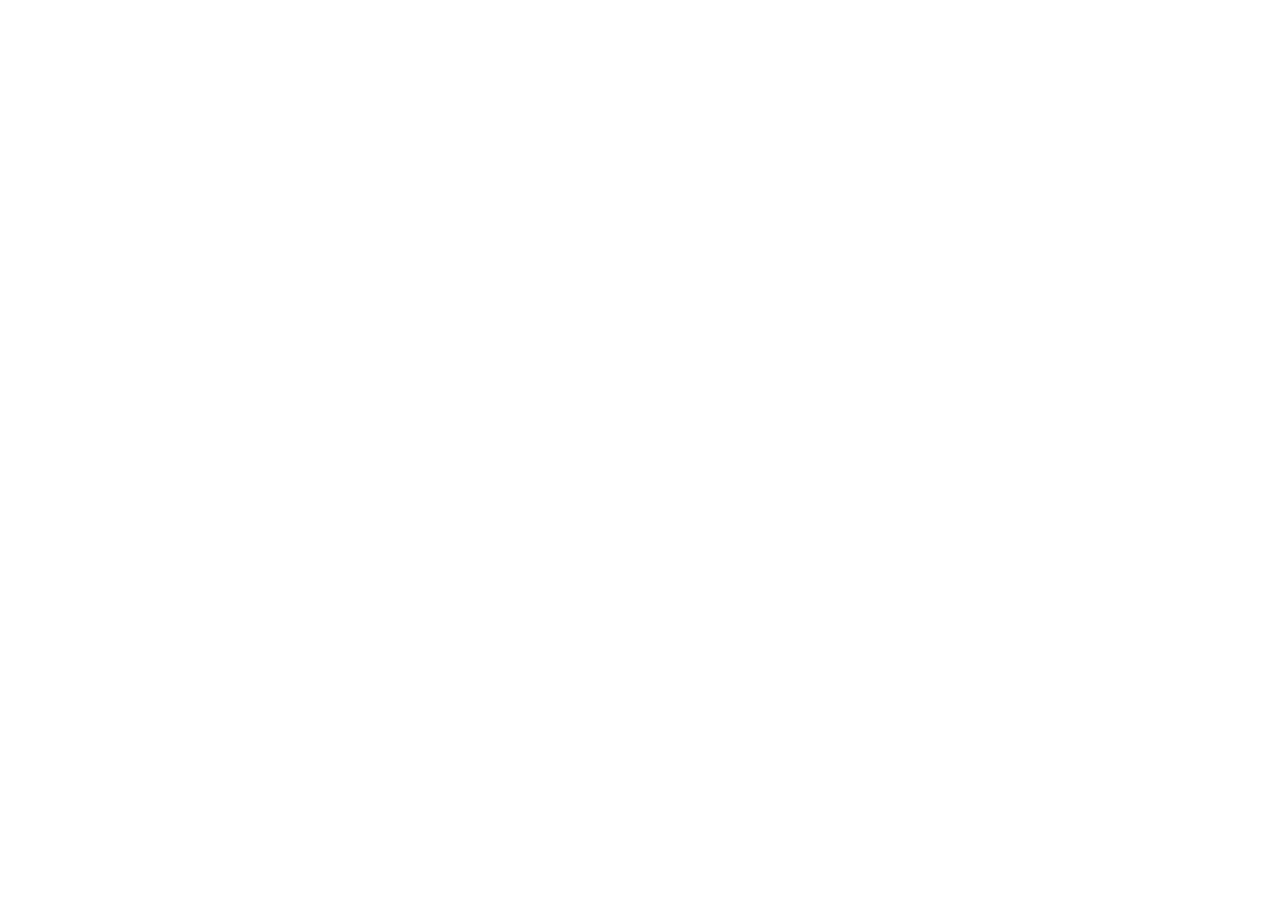
==== index.html @ 8754f0ef "Publish GitHub Pages gateway" ====
<!doctype html>
<html lang="es">
  <head>
    <meta charset="utf-8" />
    <meta name="viewport" content="width=device-width, initial-scale=1" />
    <meta name="robots" content="noindex,nofollow,noarchive" />
    <meta
      name="description"
      content="Acceso al archivo histórico y familiar de David Lawrence Gregg."
    />
    <meta http-equiv="refresh" content="1.5;url=https://david-lawrence-gregg-story.enriquekraken.chatgpt.site/" />
    <link
      rel="canonical"
      href="https://david-lawrence-gregg-story.enriquekraken.chatgpt.site/"
    />
    <title>David Lawrence Gregg · Archivo histórico familiar</title>
    <style>
      :root {
        color-scheme: dark;
        font-family:
          Georgia, "Times New Roman", serif;
        background: #081724;
        color: #f7f0df;
      }

      * {
        box-sizing: border-box;
      }

      body {
        min-height: 100vh;
        margin: 0;
        display: grid;
        place-items: center;
        overflow: hidden;
        background:
          radial-gradient(circle at 50% 0%, rgba(181, 148, 76, 0.2), transparent 38rem),
          linear-gradient(145deg, #06111c, #102b3d 60%, #07131f);
      }

      body::before,
      body::after {
        content: "";
        position: fixed;
        width: 22rem;
        height: 22rem;
        border: 1px solid rgba(215, 181, 108, 0.1);
        transform: rotate(45deg);
        pointer-events: none;
      }

      body::before {
        top: -13rem;
        left: -13rem;
      }

      body::after {
        right: -13rem;
        bottom: -13rem;
      }

      main {
        width: min(92vw, 42rem);
        padding: clamp(2.25rem, 7vw, 4.5rem);
        text-align: center;
        border: 1px solid rgba(215, 181, 108, 0.38);
        border-radius: 1.4rem;
        background: rgba(6, 19, 30, 0.76);
        box-shadow: 0 2rem 7rem rgba(0, 0, 0, 0.42);
        backdrop-filter: blur(16px);
      }

      .seal {
        width: 5.25rem;
        height: 5.9rem;
        margin: 0 auto 1.7rem;
        display: grid;
        place-items: center;
        color: #102a3a;
        font-size: 1.1rem;
        font-weight: 700;
        letter-spacing: 0.11em;
        background: linear-gradient(150deg, #f0d493, #a6792e);
        clip-path: polygon(50% 0, 94% 16%, 86% 73%, 50% 100%, 14% 73%, 6% 16%);
        filter: drop-shadow(0 0.75rem 1.5rem rgba(0, 0, 0, 0.34));
      }

      .eyebrow {
        margin: 0 0 0.8rem;
        color: #d9b56a;
        font-family: ui-sans-serif, system-ui, sans-serif;
        font-size: 0.69rem;
        font-weight: 700;
        letter-spacing: 0.24em;
        text-transform: uppercase;
      }

      h1 {
        margin: 0;
        font-size: clamp(2rem, 8vw, 3.45rem);
        font-weight: 400;
        line-height: 0.98;
        text-wrap: balance;
      }

      .subtitle {
        margin: 1.15rem auto 2rem;
        max-width: 30rem;
        color: #c9d2d5;
        font-family: ui-sans-serif, system-ui, sans-serif;
        font-size: 0.95rem;
        line-height: 1.6;
      }

      a {
        display: inline-flex;
        min-height: 3rem;
        align-items: center;
        justify-content: center;
        padding: 0.7rem 1.25rem;
        border: 1px solid #d8b66d;
        border-radius: 999px;
        color: #081724;
        background: #d8b66d;
        font-family: ui-sans-serif, system-ui, sans-serif;
        font-size: 0.8rem;
        font-weight: 750;
        letter-spacing: 0.08em;
        text-decoration: none;
        text-transform: uppercase;
        transition: transform 160ms ease, background 160ms ease;
      }

      a:hover,
      a:focus-visible {
        transform: translateY(-2px);
        background: #edcf8a;
        outline: none;
      }

      .note {
        margin: 1.25rem 0 0;
        color: #8699a2;
        font-family: ui-sans-serif, system-ui, sans-serif;
        font-size: 0.72rem;
      }

      @media (prefers-reduced-motion: reduce) {
        a {
          transition: none;
        }
      }
    </style>
    <script>
      window.setTimeout(function () {
        window.location.replace("https://david-lawrence-gregg-story.enriquekraken.chatgpt.site/");
      }, 900);
    </script>
  </head>
  <body>
    <main>
      <div class="seal" aria-hidden="true">DLG</div>
      <p class="eyebrow">Archivo histórico familiar</p>
      <h1>David Lawrence Gregg</h1>
      <p class="subtitle">
        Una historia entre Illinois, Washington, el Reino de Hawaiʻi y México.
        <br lang="en" />
        A family history across Illinois, Washington, the Hawaiian Kingdom, and Mexico.
      </p>
      <a href="https://david-lawrence-gregg-story.enriquekraken.chatgpt.site/">
        Entrar al archivo
      </a>
      <p class="note">Acceso mediante clave familiar · Family passcode required</p>
    </main>
  </body>
</html>
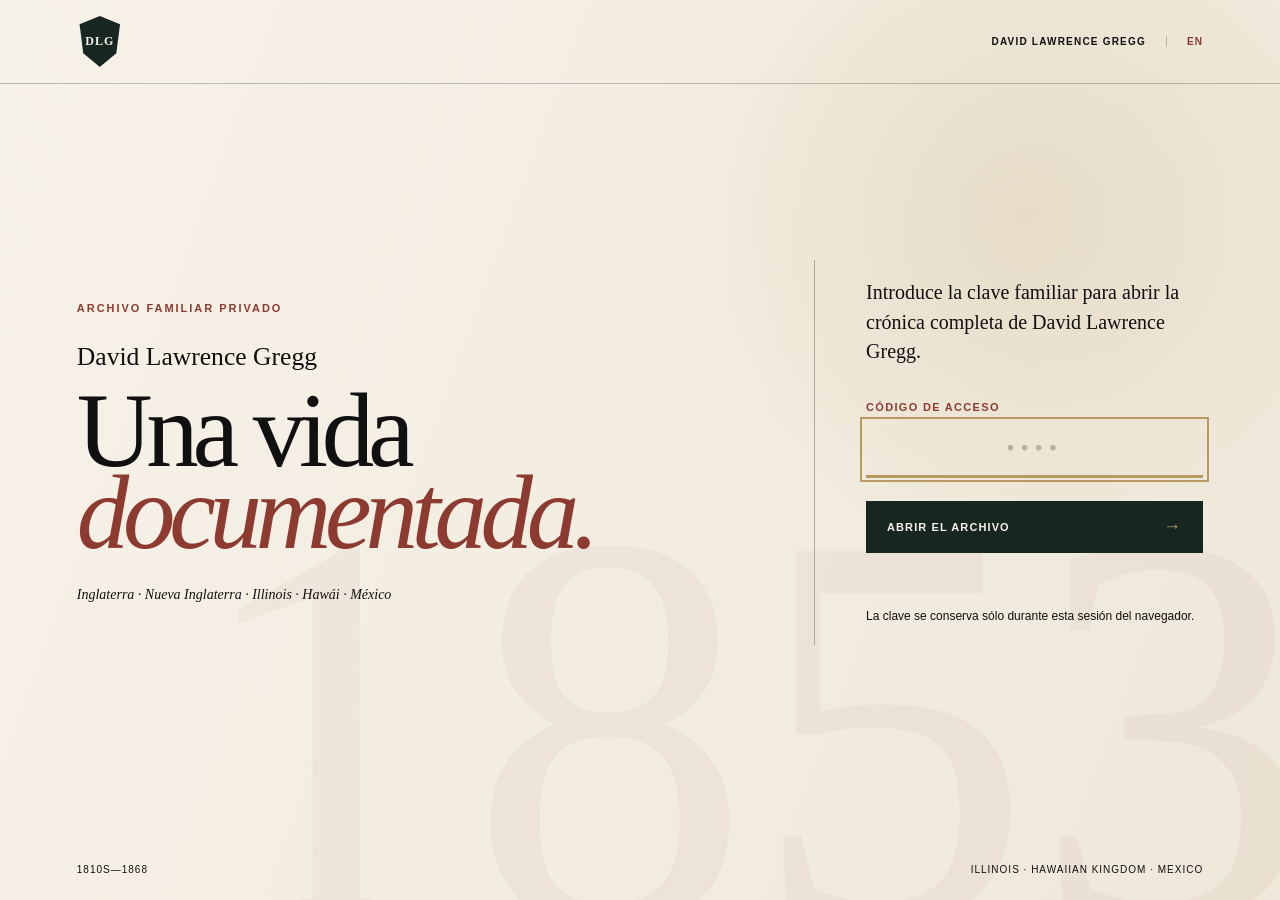
==== commit d862f101: "Improve archive text contrast" ====
--- a/index.html
+++ b/index.html
@@ -1,176 +1,150 @@
 <!doctype html>
 <html lang="es">
-  <head>
-    <meta charset="utf-8" />
-    <meta name="viewport" content="width=device-width, initial-scale=1" />
-    <meta name="robots" content="noindex,nofollow,noarchive" />
-    <meta
-      name="description"
-      content="Acceso al archivo histórico y familiar de David Lawrence Gregg."
-    />
-    <meta http-equiv="refresh" content="1.5;url=https://david-lawrence-gregg-story.enriquekraken.chatgpt.site/" />
-    <link
-      rel="canonical"
-      href="https://david-lawrence-gregg-story.enriquekraken.chatgpt.site/"
-    />
-    <title>David Lawrence Gregg · Archivo histórico familiar</title>
-    <style>
-      :root {
-        color-scheme: dark;
-        font-family:
-          Georgia, "Times New Roman", serif;
-        background: #081724;
-        color: #f7f0df;
+<head>
+  <meta charset="utf-8">
+  <meta name="viewport" content="width=device-width,initial-scale=1">
+  <meta name="robots" content="noindex,nofollow,noarchive,noimageindex">
+  <meta name="referrer" content="no-referrer">
+  <meta http-equiv="Content-Security-Policy" content="default-src 'self'; img-src 'self' data:; font-src 'self'; style-src 'self' 'unsafe-inline'; script-src 'self' 'unsafe-inline'; connect-src 'self'; base-uri 'none'; form-action 'self'">
+  <link rel="icon" href="/david-lawrence-gregg/favicon-32x32.png" sizes="32x32" type="image/png">
+  <link rel="apple-touch-icon" href="/david-lawrence-gregg/apple-touch-icon.png">
+  <title>David Lawrence Gregg · Archivo familiar</title>
+  <style>
+    :root{color-scheme:light;--paper:#eee8da;--light:#f7f2e8;--ink:#101010;--muted:#101010;--red:#8d3b31;--gold:#b89a61;--night:#172621}
+    *{box-sizing:border-box}
+    html,body{min-height:100%;margin:0}
+    body{color:var(--ink);background:radial-gradient(circle at 80% 24%,rgba(184,154,97,.19),transparent 28%),linear-gradient(110deg,var(--light),var(--paper));font-family:Arial,Helvetica,sans-serif}
+    body:before{content:"1853";position:fixed;right:-.06em;bottom:-.2em;color:rgba(141,59,49,.045);font-family:Georgia,serif;font-size:min(44vw,620px);line-height:1;pointer-events:none}
+    body:after{content:"";position:fixed;inset:0;opacity:.22;pointer-events:none;background-image:radial-gradient(rgba(55,45,30,.17) .55px,transparent .55px);background-size:4px 4px}
+    header{position:relative;z-index:1;height:84px;display:flex;align-items:center;justify-content:space-between;padding:0 6vw;border-bottom:1px solid rgba(29,42,38,.28)}
+    .mark{width:46px;height:51px;display:grid;place-items:center;color:var(--light);background:var(--night);font-family:Georgia,serif;font-size:12px;font-weight:bold;letter-spacing:.08em;clip-path:polygon(50% 0,94% 16%,86% 73%,50% 100%,14% 73%,6% 16%)}
+    .header-tools{display:flex;align-items:center;gap:20px}
+    .edition,.language{color:var(--muted);font-size:10px;font-weight:bold;letter-spacing:.12em;text-transform:uppercase}
+    .language{padding-left:20px;border-left:1px solid rgba(29,42,38,.28);color:var(--red);text-decoration:none}
+    main{position:relative;z-index:1;width:min(1220px,88vw);min-height:calc(100vh - 145px);margin:auto;display:grid;grid-template-columns:minmax(0,1.15fr) minmax(300px,.72fr);gap:clamp(60px,9vw,140px);align-items:center;padding:74px 0 92px}
+    .eyebrow{margin:0 0 28px;color:var(--red);font-size:11px;font-weight:bold;letter-spacing:.18em;text-transform:uppercase}
+    .name{margin:0;font-family:Georgia,serif;font-size:clamp(20px,2vw,30px)}
+    h1{max-width:720px;margin:18px 0 34px;font-family:Georgia,serif;font-size:clamp(70px,8.2vw,130px);font-weight:normal;line-height:.78;letter-spacing:-.06em}
+    h1 em{display:block;color:var(--red);font-weight:normal}
+    .route{margin:0;color:var(--muted);font-family:Georgia,serif;font-size:14px;font-style:italic}
+    .gate{padding:18px 0 20px clamp(34px,4vw,64px);border-left:1px solid rgba(29,42,38,.32)}
+    .intro{margin:0 0 34px;color:var(--ink);font-family:Georgia,serif;font-size:20px;line-height:1.48}
+    label{display:block;margin-bottom:10px;color:var(--red);font-size:11px;font-weight:bold;letter-spacing:.12em;text-transform:uppercase}
+    input{width:100%;padding:12px 2px 13px;color:var(--ink);background:transparent;border:0;border-bottom:1px solid rgba(29,42,38,.55);border-radius:0;outline:none;font-family:Georgia,serif;font-size:24px;letter-spacing:.24em;text-align:center}
+    input::placeholder{color:rgba(29,42,38,.28)}
+    input:focus{border-bottom-color:var(--gold);box-shadow:0 2px 0 var(--gold)}
+    button{width:100%;min-height:52px;margin-top:25px;padding:0 20px;display:flex;align-items:center;justify-content:space-between;color:var(--light);background:var(--night);border:1px solid var(--night);font-size:11px;font-weight:bold;letter-spacing:.1em;text-transform:uppercase;cursor:pointer}
+    button:hover{color:var(--night);background:transparent}
+    button:disabled{cursor:wait;opacity:.72}
+    button:focus-visible,input:focus-visible,.language:focus-visible{outline:2px solid var(--gold);outline-offset:4px}
+    button b{color:var(--gold);font-family:Georgia,serif;font-size:18px}
+    .message{min-height:34px;margin:12px 0 0;color:var(--red);font-size:12px;line-height:1.45}
+    .note{margin:8px 0 0;color:var(--muted);font-size:12px;line-height:1.5}
+    footer{position:fixed;z-index:1;right:6vw;bottom:25px;left:6vw;display:flex;justify-content:space-between;color:var(--muted);font-size:10px;letter-spacing:.1em;text-transform:uppercase}
+    @media(max-width:980px){body:before{font-size:70vw}main{min-height:auto;grid-template-columns:1fr;gap:58px;padding:70px 0 54px}h1{font-size:clamp(62px,17vw,104px)}.gate{max-width:560px;padding:40px 0 0;border-top:1px solid rgba(29,42,38,.32);border-left:0}footer{position:relative;right:auto;bottom:auto;left:auto;width:min(1220px,88vw);margin:0 auto 28px}}
+    @media(max-width:520px){header{padding:0 7vw}.edition{max-width:170px;text-align:right;line-height:1.4}main{width:86vw;padding-top:50px}.eyebrow{line-height:1.5}h1{font-size:clamp(58px,19vw,82px)}.intro{font-size:18px}footer{right:7vw;left:7vw}footer span:last-child{display:none}}
+  </style>
+</head>
+<body>
+  <header>
+    <span class="mark" aria-hidden="true">DLG</span>
+    <span class="header-tools">
+      <span class="edition">David Lawrence Gregg</span>
+      <a class="language" href="/david-lawrence-gregg/en/">EN</a>
+    </span>
+  </header>
+  <main>
+    <section aria-labelledby="gate-title">
+      <p class="eyebrow">Archivo familiar privado</p>
+      <p class="name">David Lawrence Gregg</p>
+      <h1 id="gate-title">Una vida <em>documentada.</em></h1>
+      <p class="route">Inglaterra · Nueva Inglaterra · Illinois · Hawái · México</p>
+    </section>
+    <section class="gate" aria-label="Código de acceso">
+      <p class="intro">Introduce la clave familiar para abrir la crónica completa de David Lawrence Gregg.</p>
+      <form id="access-form">
+        <label for="passcode">Código de acceso</label>
+        <input id="passcode" name="passcode" type="password" inputmode="numeric" autocomplete="current-password" maxlength="12" placeholder="••••" autofocus required>
+        <button id="submit" type="submit"><span>Abrir el archivo</span><b aria-hidden="true">→</b></button>
+        <p class="message" id="message" role="alert" aria-live="polite"></p>
+        <p class="note">La clave se conserva sólo durante esta sesión del navegador.</p>
+      </form>
+    </section>
+  </main>
+  <footer><span>1810s—1868</span><span>Illinois · Hawaiian Kingdom · Mexico</span></footer>
+  <script>
+    (() => {
+      const payloadUrl = "/david-lawrence-gregg/payload-es.json";
+      const storageKey = "dlg-family-passcode";
+      const form = document.getElementById("access-form");
+      const input = document.getElementById("passcode");
+      const button = document.getElementById("submit");
+      const message = document.getElementById("message");
+      const buttonText = button.querySelector("span");
+      const labels = {"button":"Abrir el archivo","working":"Abriendo…","error":"La clave no coincide. Inténtalo de nuevo.","unavailable":"No fue posible abrir el archivo en este navegador."};
+      const fromBase64 = (value) => Uint8Array.from(atob(value), (char) => char.charCodeAt(0));
+
+      async function openArchive(code, quiet = false) {
+        button.disabled = true;
+        buttonText.textContent = labels.working;
+        if (!quiet) message.textContent = "";
+        try {
+          const response = await fetch(payloadUrl, { cache: "no-store" });
+          if (!response.ok) throw new Error("payload");
+          const payload = await response.json();
+          const material = await crypto.subtle.importKey(
+            "raw",
+            new TextEncoder().encode(code),
+            "PBKDF2",
+            false,
+            ["deriveKey"],
+          );
+          const key = await crypto.subtle.deriveKey(
+            {
+              name: "PBKDF2",
+              salt: fromBase64(payload.salt),
+              iterations: payload.iterations,
+              hash: "SHA-256",
+            },
+            material,
+            { name: "AES-GCM", length: 256 },
+            false,
+            ["decrypt"],
+          );
+          const cleartext = await crypto.subtle.decrypt(
+            {
+              name: "AES-GCM",
+              iv: fromBase64(payload.iv),
+              additionalData: new TextEncoder().encode(payload.context),
+              tagLength: 128,
+            },
+            key,
+            fromBase64(payload.data),
+          );
+          sessionStorage.setItem(storageKey, code);
+          const html = new TextDecoder().decode(cleartext);
+          document.open();
+          document.write(html);
+          document.close();
+        } catch (error) {
+          sessionStorage.removeItem(storageKey);
+          message.textContent =
+            error && error.message === "payload" ? labels.unavailable : labels.error;
+          button.disabled = false;
+          buttonText.textContent = labels.button;
+          input.value = "";
+          if (!quiet) input.focus();
+        }
       }
 
-      * {
-        box-sizing: border-box;
-      }
+      form.addEventListener("submit", (event) => {
+        event.preventDefault();
+        openArchive(input.value.trim());
+      });
 
-      body {
-        min-height: 100vh;
-        margin: 0;
-        display: grid;
-        place-items: center;
-        overflow: hidden;
-        background:
-          radial-gradient(circle at 50% 0%, rgba(181, 148, 76, 0.2), transparent 38rem),
-          linear-gradient(145deg, #06111c, #102b3d 60%, #07131f);
-      }
-
-      body::before,
-      body::after {
-        content: "";
-        position: fixed;
-        width: 22rem;
-        height: 22rem;
-        border: 1px solid rgba(215, 181, 108, 0.1);
-        transform: rotate(45deg);
-        pointer-events: none;
-      }
-
-      body::before {
-        top: -13rem;
-        left: -13rem;
-      }
-
-      body::after {
-        right: -13rem;
-        bottom: -13rem;
-      }
-
-      main {
-        width: min(92vw, 42rem);
-        padding: clamp(2.25rem, 7vw, 4.5rem);
-        text-align: center;
-        border: 1px solid rgba(215, 181, 108, 0.38);
-        border-radius: 1.4rem;
-        background: rgba(6, 19, 30, 0.76);
-        box-shadow: 0 2rem 7rem rgba(0, 0, 0, 0.42);
-        backdrop-filter: blur(16px);
-      }
-
-      .seal {
-        width: 5.25rem;
-        height: 5.9rem;
-        margin: 0 auto 1.7rem;
-        display: grid;
-        place-items: center;
-        color: #102a3a;
-        font-size: 1.1rem;
-        font-weight: 700;
-        letter-spacing: 0.11em;
-        background: linear-gradient(150deg, #f0d493, #a6792e);
-        clip-path: polygon(50% 0, 94% 16%, 86% 73%, 50% 100%, 14% 73%, 6% 16%);
-        filter: drop-shadow(0 0.75rem 1.5rem rgba(0, 0, 0, 0.34));
-      }
-
-      .eyebrow {
-        margin: 0 0 0.8rem;
-        color: #d9b56a;
-        font-family: ui-sans-serif, system-ui, sans-serif;
-        font-size: 0.69rem;
-        font-weight: 700;
-        letter-spacing: 0.24em;
-        text-transform: uppercase;
-      }
-
-      h1 {
-        margin: 0;
-        font-size: clamp(2rem, 8vw, 3.45rem);
-        font-weight: 400;
-        line-height: 0.98;
-        text-wrap: balance;
-      }
-
-      .subtitle {
-        margin: 1.15rem auto 2rem;
-        max-width: 30rem;
-        color: #c9d2d5;
-        font-family: ui-sans-serif, system-ui, sans-serif;
-        font-size: 0.95rem;
-        line-height: 1.6;
-      }
-
-      a {
-        display: inline-flex;
-        min-height: 3rem;
-        align-items: center;
-        justify-content: center;
-        padding: 0.7rem 1.25rem;
-        border: 1px solid #d8b66d;
-        border-radius: 999px;
-        color: #081724;
-        background: #d8b66d;
-        font-family: ui-sans-serif, system-ui, sans-serif;
-        font-size: 0.8rem;
-        font-weight: 750;
-        letter-spacing: 0.08em;
-        text-decoration: none;
-        text-transform: uppercase;
-        transition: transform 160ms ease, background 160ms ease;
-      }
-
-      a:hover,
-      a:focus-visible {
-        transform: translateY(-2px);
-        background: #edcf8a;
-        outline: none;
-      }
-
-      .note {
-        margin: 1.25rem 0 0;
-        color: #8699a2;
-        font-family: ui-sans-serif, system-ui, sans-serif;
-        font-size: 0.72rem;
-      }
-
-      @media (prefers-reduced-motion: reduce) {
-        a {
-          transition: none;
-        }
-      }
-    </style>
-    <script>
-      window.setTimeout(function () {
-        window.location.replace("https://david-lawrence-gregg-story.enriquekraken.chatgpt.site/");
-      }, 900);
-    </script>
-  </head>
-  <body>
-    <main>
-      <div class="seal" aria-hidden="true">DLG</div>
-      <p class="eyebrow">Archivo histórico familiar</p>
-      <h1>David Lawrence Gregg</h1>
-      <p class="subtitle">
-        Una historia entre Illinois, Washington, el Reino de Hawaiʻi y México.
-        <br lang="en" />
-        A family history across Illinois, Washington, the Hawaiian Kingdom, and Mexico.
-      </p>
-      <a href="https://david-lawrence-gregg-story.enriquekraken.chatgpt.site/">
-        Entrar al archivo
-      </a>
-      <p class="note">Acceso mediante clave familiar · Family passcode required</p>
-    </main>
-  </body>
-</html>
+      const remembered = sessionStorage.getItem(storageKey);
+      if (remembered) openArchive(remembered, true);
+    })();
+  </script>
+</body>
+</html>
